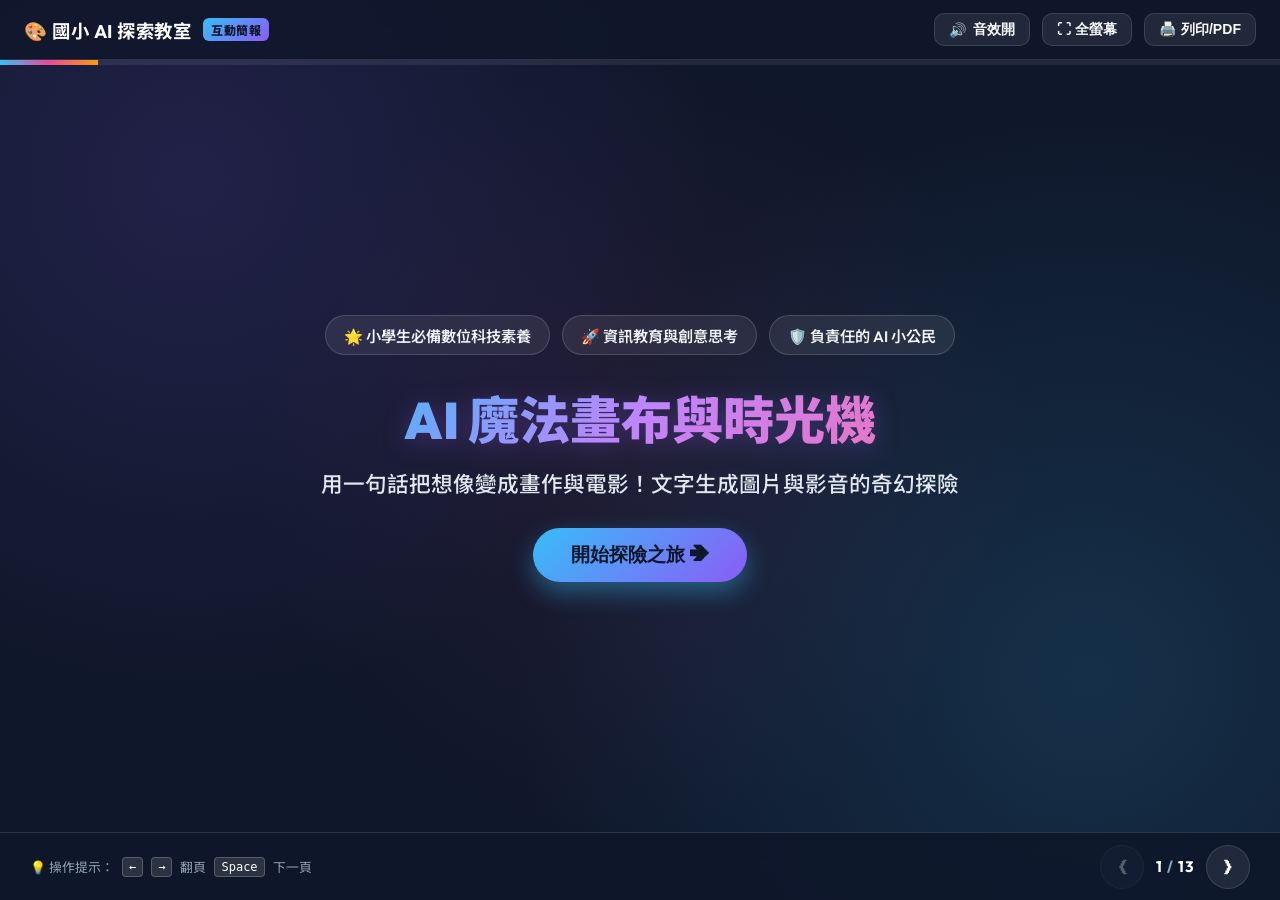
==== tools/ai-generation-guide/index.html @ 5ad19ef0 "feat: 新增國小 AI 圖像與影音生成互動教學簡報 (tools/ai-generation-guide) 與工具首頁" ====
<!DOCTYPE html>
<html lang="zh-TW">
<head>
  <meta charset="UTF-8">
  <meta name="viewport" content="width=device-width, initial-scale=1.0">
  <title>AI 魔法畫布與時光機：文字生成圖片與影音的奇幻探險 | 國小互動教學簡報</title>
  <!-- Google Fonts -->
  <link rel="preconnect" href="https://fonts.googleapis.com">
  <link rel="preconnect" href="https://fonts.gstatic.com" crossorigin>
  <link href="https://fonts.googleapis.com/css2?family=Fredoka:wght@400;600;700&family=Noto+Sans+TC:wght@400;500;700;900&family=Outfit:wght@400;600;800&display=swap" rel="stylesheet">
  <style>
    :root {
      --bg-dark: #0f172a;
      --bg-card: rgba(30, 41, 59, 0.85);
      --bg-card-hover: rgba(51, 65, 85, 0.9);
      --primary: #38bdf8;
      --primary-dark: #0284c7;
      --secondary: #ec4899;
      --accent: #f59e0b;
      --accent-purple: #8b5cf6;
      --accent-green: #10b981;
      --text-main: #f8fafc;
      --text-muted: #94a3b8;
      --border-color: rgba(255, 255, 255, 0.12);
      --radius-sm: 10px;
      --radius-md: 18px;
      --radius-lg: 24px;
      --shadow-glow: 0 10px 30px -10px rgba(56, 189, 248, 0.3);
      --transition-fast: 0.25s ease;
      --transition-smooth: 0.45s cubic-bezier(0.16, 1, 0.3, 1);
    }

    * {
      box-sizing: border-box;
      margin: 0;
      padding: 0;
      user-select: none;
      -webkit-user-select: none;
    }

    body {
      background-color: var(--bg-dark);
      background-image: 
        radial-gradient(circle at 15% 20%, rgba(139, 92, 246, 0.15), transparent 40%),
        radial-gradient(circle at 85% 75%, rgba(56, 189, 248, 0.15), transparent 45%),
        radial-gradient(circle at 50% 50%, rgba(236, 72, 153, 0.08), transparent 50%);
      color: var(--text-main);
      font-family: 'Outfit', 'Noto Sans TC', sans-serif;
      min-height: 100vh;
      overflow: hidden;
      display: flex;
      flex-direction: column;
    }

    /* Top Navigation Bar */
    header.deck-header {
      height: 60px;
      padding: 0 24px;
      display: flex;
      align-items: center;
      justify-content: space-between;
      background: rgba(15, 23, 42, 0.8);
      backdrop-filter: blur(12px);
      border-bottom: 1px solid var(--border-color);
      z-index: 100;
    }

    .brand-logo {
      display: flex;
      align-items: center;
      gap: 12px;
      font-weight: 700;
      font-size: 1.15rem;
      letter-spacing: 0.5px;
      color: #fff;
    }

    .brand-badge {
      background: linear-gradient(135deg, var(--primary), var(--accent-purple));
      color: #0f172a;
      font-size: 0.75rem;
      font-weight: 800;
      padding: 3px 8px;
      border-radius: 6px;
      text-transform: uppercase;
    }

    .deck-controls {
      display: flex;
      align-items: center;
      gap: 12px;
    }

    .control-btn {
      background: rgba(255, 255, 255, 0.08);
      border: 1px solid var(--border-color);
      color: var(--text-main);
      padding: 6px 14px;
      border-radius: var(--radius-sm);
      font-size: 0.88rem;
      font-weight: 600;
      cursor: pointer;
      display: inline-flex;
      align-items: center;
      gap: 6px;
      transition: var(--transition-fast);
      outline: none;
    }

    .control-btn:hover {
      background: rgba(255, 255, 255, 0.18);
      transform: translateY(-1px);
    }

    .control-btn.active {
      background: var(--primary);
      color: #0f172a;
      border-color: var(--primary);
    }

    /* Progress bar */
    .progress-bar-container {
      width: 100%;
      height: 5px;
      background: rgba(255, 255, 255, 0.08);
      position: relative;
      z-index: 99;
    }

    .progress-bar {
      height: 100%;
      width: 0%;
      background: linear-gradient(90deg, var(--primary), var(--secondary), var(--accent));
      transition: width 0.3s ease;
    }

    /* Main Deck Stage */
    main.deck-stage {
      flex: 1;
      position: relative;
      overflow: hidden;
      display: flex;
      align-items: center;
      justify-content: center;
      padding: 20px 30px;
    }

    .slide {
      position: absolute;
      width: 100%;
      max-width: 1200px;
      height: 90%;
      max-height: 740px;
      display: flex;
      flex-direction: column;
      justify-content: center;
      opacity: 0;
      visibility: hidden;
      transform: scale(0.94) translateY(20px);
      transition: opacity var(--transition-smooth), transform var(--transition-smooth), visibility var(--transition-smooth);
      pointer-events: none;
      padding: 10px;
    }

    .slide.active {
      opacity: 1;
      visibility: visible;
      transform: scale(1) translateY(0);
      pointer-events: auto;
      z-index: 10;
    }

    .slide.prev {
      transform: scale(0.92) translateX(-60px);
    }

    .slide.next {
      transform: scale(0.92) translateX(60px);
    }

    /* Slide Header */
    .slide-badge {
      display: inline-flex;
      align-items: center;
      gap: 6px;
      background: rgba(56, 189, 248, 0.12);
      border: 1px solid rgba(56, 189, 248, 0.3);
      color: var(--primary);
      padding: 4px 14px;
      border-radius: 20px;
      font-size: 0.85rem;
      font-weight: 700;
      margin-bottom: 12px;
      width: fit-content;
    }

    .slide-title {
      font-size: 2.2rem;
      font-weight: 900;
      line-height: 1.25;
      margin-bottom: 12px;
      background: linear-gradient(135deg, #ffffff 40%, #cbd5e1 90%);
      -webkit-background-clip: text;
      -webkit-text-fill-color: transparent;
    }

    .slide-desc {
      font-size: 1.08rem;
      color: var(--text-muted);
      margin-bottom: 24px;
      line-height: 1.5;
    }

    /* Grid Layouts */
    .grid-2 {
      display: grid;
      grid-template-columns: 1fr 1fr;
      gap: 20px;
      height: 100%;
      align-items: center;
    }

    .grid-3 {
      display: grid;
      grid-template-columns: repeat(3, 1fr);
      gap: 18px;
    }

    .grid-4 {
      display: grid;
      grid-template-columns: repeat(4, 1fr);
      gap: 16px;
    }

    /* Presentation Cards */
    .glow-card {
      background: var(--bg-card);
      border: 1px solid var(--border-color);
      border-radius: var(--radius-md);
      padding: 22px;
      position: relative;
      overflow: hidden;
      backdrop-filter: blur(16px);
      box-shadow: 0 10px 25px rgba(0, 0, 0, 0.25);
      transition: var(--transition-fast);
    }

    .glow-card:hover {
      border-color: rgba(56, 189, 248, 0.4);
      background: var(--bg-card-hover);
      transform: translateY(-3px);
    }

    .card-icon {
      font-size: 2.2rem;
      margin-bottom: 12px;
      display: inline-block;
    }

    .card-title {
      font-size: 1.2rem;
      font-weight: 700;
      color: #fff;
      margin-bottom: 8px;
    }

    .card-text {
      font-size: 0.95rem;
      color: var(--text-muted);
      line-height: 1.55;
    }

    .pill-tag {
      display: inline-block;
      padding: 3px 10px;
      border-radius: 12px;
      font-size: 0.75rem;
      font-weight: 700;
      margin-top: 10px;
      background: rgba(255, 255, 255, 0.1);
      color: #e2e8f0;
    }

    .pill-tag.easy {
      background: rgba(16, 185, 129, 0.2);
      color: #34d399;
      border: 1px solid rgba(16, 185, 129, 0.3);
    }
    .pill-tag.magic {
      background: rgba(139, 92, 246, 0.2);
      color: #c084fc;
      border: 1px solid rgba(139, 92, 246, 0.3);
    }
    .pill-tag.cinema {
      background: rgba(245, 158, 11, 0.2);
      color: #fbbf24;
      border: 1px solid rgba(245, 158, 11, 0.3);
    }

    /* Hero / Cover Slide */
    .hero-content {
      text-align: center;
      max-width: 850px;
      margin: 0 auto;
    }

    .hero-title {
      font-size: 3.2rem;
      font-weight: 900;
      line-height: 1.15;
      margin-bottom: 18px;
      background: linear-gradient(135deg, #38bdf8 0%, #c084fc 50%, #f472b6 100%);
      -webkit-background-clip: text;
      -webkit-text-fill-color: transparent;
      filter: drop-shadow(0 4px 12px rgba(139, 92, 246, 0.3));
    }

    .hero-subtitle {
      font-size: 1.35rem;
      color: #e2e8f0;
      margin-bottom: 30px;
      font-weight: 500;
    }

    .hero-tags {
      display: flex;
      justify-content: center;
      gap: 12px;
      margin-bottom: 36px;
      flex-wrap: wrap;
    }

    .hero-tag {
      background: rgba(255, 255, 255, 0.08);
      border: 1px solid rgba(255, 255, 255, 0.15);
      padding: 8px 18px;
      border-radius: 30px;
      font-size: 0.95rem;
      color: #f1f5f9;
      font-weight: 600;
    }

    .btn-start {
      background: linear-gradient(135deg, var(--primary), var(--accent-purple));
      color: #0f172a;
      font-size: 1.2rem;
      font-weight: 800;
      padding: 14px 38px;
      border-radius: 30px;
      border: none;
      cursor: pointer;
      box-shadow: 0 10px 25px rgba(56, 189, 248, 0.4);
      transition: var(--transition-fast);
      display: inline-flex;
      align-items: center;
      gap: 10px;
    }

    .btn-start:hover {
      transform: scale(1.05);
      box-shadow: 0 15px 35px rgba(139, 92, 246, 0.5);
    }

    /* Interactive Denoising Widget */
    .interactive-box {
      background: rgba(15, 23, 42, 0.95);
      border: 1px solid rgba(56, 189, 248, 0.3);
      border-radius: var(--radius-md);
      padding: 20px;
      display: flex;
      flex-direction: column;
      align-items: center;
      gap: 14px;
    }

    .denoise-canvas-wrapper {
      width: 100%;
      height: 240px;
      border-radius: var(--radius-sm);
      position: relative;
      overflow: hidden;
      background: #000;
      display: flex;
      align-items: center;
      justify-content: center;
      border: 2px dashed rgba(255, 255, 255, 0.2);
    }

    #denoiseCanvas {
      width: 100%;
      height: 100%;
      object-fit: contain;
    }

    .slider-control-group {
      width: 100%;
      display: flex;
      flex-direction: column;
      gap: 8px;
    }

    .slider-labels {
      display: flex;
      justify-content: space-between;
      font-size: 0.82rem;
      color: var(--text-muted);
      font-weight: 600;
    }

    input[type=range] {
      width: 100%;
      accent-color: var(--primary);
      height: 8px;
      cursor: pointer;
    }

    .denoise-status-badge {
      font-size: 0.92rem;
      font-weight: 700;
      color: #38bdf8;
      background: rgba(56, 189, 248, 0.12);
      padding: 4px 14px;
      border-radius: 12px;
      border: 1px solid rgba(56, 189, 248, 0.25);
    }

    /* Comparison Box */
    .compare-grid {
      display: grid;
      grid-template-columns: 1fr 1fr;
      gap: 18px;
      margin-top: 10px;
    }

    .compare-card {
      border-radius: var(--radius-md);
      padding: 18px;
      background: rgba(30, 41, 59, 0.7);
    }

    .compare-card.bad {
      border: 1px solid rgba(239, 68, 68, 0.4);
      background: rgba(239, 68, 68, 0.08);
    }

    .compare-card.good {
      border: 1px solid rgba(16, 185, 129, 0.4);
      background: rgba(16, 185, 129, 0.08);
    }

    .compare-header {
      display: flex;
      align-items: center;
      gap: 8px;
      font-weight: 800;
      font-size: 1.05rem;
      margin-bottom: 10px;
    }

    .compare-card.bad .compare-header { color: #f87171; }
    .compare-card.good .compare-header { color: #34d399; }

    /* Interactive Prompt Builder */
    .prompt-builder-container {
      display: grid;
      grid-template-columns: 1.2fr 1fr;
      gap: 20px;
      align-items: stretch;
    }

    .selector-columns {
      display: flex;
      flex-direction: column;
      gap: 12px;
      max-height: 480px;
      overflow-y: auto;
      padding-right: 8px;
    }

    .select-category {
      background: rgba(30, 41, 59, 0.6);
      border: 1px solid var(--border-color);
      border-radius: var(--radius-sm);
      padding: 10px 14px;
    }

    .category-title {
      font-size: 0.85rem;
      font-weight: 700;
      color: #38bdf8;
      margin-bottom: 8px;
      display: flex;
      align-items: center;
      gap: 6px;
    }

    .chip-group {
      display: flex;
      flex-wrap: wrap;
      gap: 6px;
    }

    .chip {
      background: rgba(255, 255, 255, 0.08);
      border: 1px solid rgba(255, 255, 255, 0.15);
      padding: 5px 12px;
      border-radius: 20px;
      font-size: 0.82rem;
      font-weight: 500;
      cursor: pointer;
      color: #cbd5e1;
      transition: all 0.2s;
    }

    .chip:hover {
      background: rgba(255, 255, 255, 0.18);
      color: #fff;
    }

    .chip.active {
      background: linear-gradient(135deg, var(--primary), var(--accent-purple));
      color: #0f172a;
      font-weight: 700;
      border-color: transparent;
      box-shadow: 0 4px 10px rgba(56, 189, 248, 0.3);
    }

    .prompt-preview-card {
      background: rgba(15, 23, 42, 0.95);
      border: 1px solid rgba(139, 92, 246, 0.4);
      border-radius: var(--radius-md);
      padding: 22px;
      display: flex;
      flex-direction: column;
      justify-content: space-between;
      box-shadow: 0 10px 30px rgba(139, 92, 246, 0.2);
    }

    .prompt-output-box {
      background: rgba(0, 0, 0, 0.4);
      border: 1px dashed rgba(255, 255, 255, 0.2);
      border-radius: var(--radius-sm);
      padding: 16px;
      font-size: 1.05rem;
      line-height: 1.6;
      color: #f8fafc;
      min-height: 140px;
      word-break: break-all;
    }

    .btn-copy {
      background: linear-gradient(135deg, var(--secondary), var(--accent));
      color: #fff;
      font-weight: 700;
      padding: 10px 20px;
      border-radius: var(--radius-sm);
      border: none;
      cursor: pointer;
      display: flex;
      align-items: center;
      justify-content: center;
      gap: 8px;
      margin-top: 14px;
      transition: var(--transition-fast);
    }

    .btn-copy:hover {
      transform: translateY(-2px);
      box-shadow: 0 8px 20px rgba(236, 72, 153, 0.4);
    }

    /* Quiz Component */
    .quiz-card {
      background: var(--bg-card);
      border: 1px solid var(--border-color);
      border-radius: var(--radius-md);
      padding: 24px;
      max-width: 800px;
      margin: 0 auto;
      width: 100%;
    }

    .quiz-question {
      font-size: 1.35rem;
      font-weight: 800;
      color: #fff;
      margin-bottom: 20px;
    }

    .quiz-options {
      display: flex;
      flex-direction: column;
      gap: 12px;
    }

    .quiz-option {
      background: rgba(255, 255, 255, 0.06);
      border: 1px solid var(--border-color);
      padding: 14px 20px;
      border-radius: var(--radius-sm);
      cursor: pointer;
      font-size: 1.05rem;
      font-weight: 600;
      color: #e2e8f0;
      transition: var(--transition-fast);
      display: flex;
      align-items: center;
      gap: 12px;
    }

    .quiz-option:hover {
      background: rgba(255, 255, 255, 0.14);
      transform: translateX(4px);
    }

    .quiz-option.correct {
      background: rgba(16, 185, 129, 0.25) !important;
      border-color: #10b981 !important;
      color: #34d399 !important;
    }

    .quiz-option.wrong {
      background: rgba(239, 68, 68, 0.25) !important;
      border-color: #ef4444 !important;
      color: #f87171 !important;
    }

    .quiz-feedback {
      margin-top: 16px;
      padding: 12px 18px;
      border-radius: var(--radius-sm);
      font-size: 0.98rem;
      font-weight: 600;
      display: none;
    }

    /* Bottom Deck Navigation */
    footer.deck-footer {
      height: 68px;
      padding: 0 30px;
      display: flex;
      align-items: center;
      justify-content: space-between;
      background: rgba(15, 23, 42, 0.85);
      border-top: 1px solid var(--border-color);
      z-index: 100;
      backdrop-filter: blur(12px);
    }

    .nav-btn-group {
      display: flex;
      align-items: center;
      gap: 12px;
    }

    .nav-btn {
      width: 44px;
      height: 44px;
      border-radius: 50%;
      background: rgba(255, 255, 255, 0.08);
      border: 1px solid var(--border-color);
      color: #fff;
      display: flex;
      align-items: center;
      justify-content: center;
      cursor: pointer;
      font-size: 1.2rem;
      transition: var(--transition-fast);
      outline: none;
    }

    .nav-btn:hover:not(:disabled) {
      background: var(--primary);
      color: #0f172a;
      transform: scale(1.08);
    }

    .nav-btn:disabled {
      opacity: 0.3;
      cursor: not-allowed;
    }

    .slide-indicator {
      font-size: 0.95rem;
      font-weight: 700;
      color: var(--text-muted);
      letter-spacing: 1px;
    }

    .slide-indicator span {
      color: #fff;
    }

    /* Shortcuts modal */
    .shortcuts-hint {
      font-size: 0.8rem;
      color: var(--text-muted);
      display: flex;
      align-items: center;
      gap: 8px;
    }

    .kbd {
      background: rgba(255, 255, 255, 0.12);
      border: 1px solid rgba(255, 255, 255, 0.2);
      padding: 2px 6px;
      border-radius: 4px;
      font-family: monospace;
      color: #fff;
      font-size: 0.75rem;
    }

    /* Canvas Confetti */
    #confettiCanvas {
      position: fixed;
      top: 0;
      left: 0;
      width: 100vw;
      height: 100vh;
      pointer-events: none;
      z-index: 999;
    }

    /* Responsive */
    @media (max-width: 900px) {
      .grid-3, .grid-4 {
        grid-template-columns: 1fr;
      }
      .grid-2 {
        grid-template-columns: 1fr;
      }
      .prompt-builder-container {
        grid-template-columns: 1fr;
      }
      .slide-title {
        font-size: 1.6rem;
      }
      .hero-title {
        font-size: 2.2rem;
      }
      .slide {
        height: 94%;
        overflow-y: auto;
        justify-content: flex-start;
        padding-top: 15px;
      }
    }

    /* Print Stylesheet for PDF Export */
    @media print {
      body {
        overflow: visible;
        background: #fff;
        color: #000;
      }
      header.deck-header, footer.deck-footer, .progress-bar-container, #confettiCanvas {
        display: none !important;
      }
      main.deck-stage {
        display: block;
        padding: 0;
      }
      .slide {
        position: relative !important;
        opacity: 1 !important;
        visibility: visible !important;
        transform: none !important;
        page-break-after: always;
        height: 100vh;
        max-height: none;
        max-width: 100%;
        color: #111;
        background: #f8fafc;
        border: 1px solid #cbd5e1;
        margin-bottom: 20px;
        padding: 40px;
      }
      .glow-card {
        background: #fff;
        border: 1px solid #e2e8f0;
        color: #333;
      }
      .slide-title {
        color: #0f172a;
        -webkit-text-fill-color: initial;
      }
    }
  </style>
</head>
<body>

  <!-- Confetti Canvas -->
  <canvas id="confettiCanvas"></canvas>

  <!-- Deck Top Header -->
  <header class="deck-header">
    <div class="brand-logo">
      <span>🎨 國小 AI 探索教室</span>
      <span class="brand-badge">互動簡報</span>
    </div>

    <div class="deck-controls">
      <button class="control-btn" id="soundToggleBtn" title="開啟/關閉音效">
        <span id="soundIcon">🔊</span> 音效開
      </button>
      <button class="control-btn" id="fsToggleBtn" title="切換全螢幕模式">
        ⛶ 全螢幕
      </button>
      <button class="control-btn" id="printBtn" title="列印或另存成 PDF">
        🖨️ 列印/PDF
      </button>
    </div>
  </header>

  <!-- Progress Bar -->
  <div class="progress-bar-container">
    <div class="progress-bar" id="progressBar"></div>
  </div>

  <!-- Main Slide Stage -->
  <main class="deck-stage" id="deckStage">

    <!-- Slide 1: 封面 -->
    <section class="slide active" data-index="1">
      <div class="hero-content">
        <div class="hero-tags">
          <span class="hero-tag">🌟 小學生必備數位科技素養</span>
          <span class="hero-tag">🚀 資訊教育與創意思考</span>
          <span class="hero-tag">🛡️ 負責任的 AI 小公民</span>
        </div>
        <h1 class="hero-title">AI 魔法畫布與時光機</h1>
        <p class="hero-subtitle">用一句話把想像變成畫作與電影！文字生成圖片與影音的奇幻探險</p>
        <button class="btn-start" onclick="deck.nextSlide()">
          <span>開始探險之旅 ➔</span>
        </button>
      </div>
    </section>

    <!-- Slide 2: 暖身思考：想像力的神燈精靈 -->
    <section class="slide" data-index="2">
      <div class="slide-badge">💡 暖身導入篇</div>
      <h2 class="slide-title">想像一下：電腦什麼時候學會畫畫的？</h2>
      <p class="slide-desc">從前我們用小畫家辛苦拉直線，現在只要「跟電腦聊天」，它就能懂你的想像！</p>
      
      <div class="grid-2">
        <div class="glow-card">
          <div class="card-icon">⌨️</div>
          <h3 class="card-title">從前的電腦：認真按指令的打字機</h3>
          <p class="card-text">
            以前的電腦只會算數學題、儲存文字。想要在電腦裡畫出一隻貓咪，我們必須拿滑鼠一筆一筆慢慢畫，畫不好還會手抖！
          </p>
          <div class="pill-tag">手動繪圖時代</div>
        </div>

        <div class="glow-card" style="border-color: rgba(139, 92, 246, 0.4);">
          <div class="card-icon">🪄</div>
          <h3 class="card-title">現在的生成式 AI：會讀心術的神燈精靈</h3>
          <p class="card-text">
            現在只要輸入文字：<strong>「一隻戴著太空帽的柴犬在月球吃西瓜」</strong>，幾秒鐘內，電腦就能憑空創造出一張栩栩如生的全新作品！
          </p>
          <div class="pill-tag magic">生成式 AI (Generative AI)</div>
        </div>
      </div>
    </section>

    <!-- Slide 3: 兩大超能力：生圖 vs 生片 -->
    <section class="slide" data-index="3">
      <div class="slide-badge">⚡ 雙核心概念</div>
      <h2 class="slide-title">今天認識的兩大 AI 超能力</h2>
      <p class="slide-desc">文字如何變成視覺魔法？我們先搞懂這兩個厲害的兄弟！</p>

      <div class="grid-2">
        <div class="glow-card" style="background: linear-gradient(180deg, rgba(30, 41, 59, 0.9), rgba(14, 165, 233, 0.15));">
          <div class="card-icon">🖼️</div>
          <h3 class="card-title">超能力 ①：文字生成圖片 (Text-to-Image)</h3>
          <p class="card-text">
            <strong>把單詞變成單張靜態畫作。</strong><br>
            輸入你的「提示詞（Prompt）」，AI 就像博學多聞的畫家，融合上億張圖片的學習經驗，幫你把心中所想的光影、色彩與角色畫出來。
          </p>
          <div class="pill-tag easy">適合：故事插圖、海報設計、角色卡片</div>
        </div>

        <div class="glow-card" style="background: linear-gradient(180deg, rgba(30, 41, 59, 0.9), rgba(236, 72, 153, 0.15));">
          <div class="card-icon">🎬</div>
          <h3 class="card-title">超能力 ②：文字生成影片 (Text-to-Video)</h3>
          <p class="card-text">
            <strong>讓畫面具備時間與動態！</strong><br>
            不只畫一張圖，而是連續算出一秒 24 張流暢連貫的畫面，甚至計算風吹草動、重力掉落與攝影機的鏡頭推進（Zoom in）！
          </p>
          <div class="pill-tag cinema">適合：短動畫、成語動態故事、自然科學模擬</div>
        </div>
      </div>
    </section>

    <!-- Slide 4: 熱門平台介紹（圖片篇） -->
    <section class="slide" data-index="4">
      <div class="slide-badge">🛠️ 平台工具箱</div>
      <h2 class="slide-title">認識主流的「AI 生圖好幫手」</h2>
      <p class="slide-desc">世界上有哪些常見的生圖工具？它們各自有什麼拿手絕活？</p>

      <div class="grid-4">
        <div class="glow-card">
          <div class="card-icon">🎨</div>
          <h3 class="card-title">Canva Magic</h3>
          <p class="card-text">最適合小學生！內建在常用的美工海報軟體中，介面親切且安全。</p>
          <div class="pill-tag easy">國小課堂首選</div>
        </div>

        <div class="glow-card">
          <div class="card-icon">✨</div>
          <h3 class="card-title">Microsoft Copilot / Designer</h3>
          <p class="card-text">搭載 DALL-E 3 模型，微軟免費提供，中文理解力超強，風格豐富！</p>
          <div class="pill-tag easy">免費中文友善</div>
        </div>

        <div class="glow-card">
          <div class="card-icon">🛡️</div>
          <h3 class="card-title">Adobe Firefly</h3>
          <p class="card-text">由老牌設計公司打造，訓練圖庫乾淨合法，最尊重藝術家原創版權。</p>
          <div class="pill-tag magic">版權最安心</div>
        </div>

        <div class="glow-card">
          <div class="card-icon">👑</div>
          <h3 class="card-title">Midjourney</h3>
          <p class="card-text">細緻度之王！光影、材質就像電影大片，常被專業設計師與藝術家使用。</p>
          <div class="pill-tag cinema">藝術大師級</div>
        </div>
      </div>
      
      <p style="margin-top: 14px; font-size: 0.85rem; color: #94a3b8; text-align: center;">
        ⚠️ 課堂溫馨提醒：多數獨立商業平台要求 13 歲以上使用，國小階段建議由老師在課堂示範或在家長陪同下探索喔！
      </p>
    </section>

    <!-- Slide 5: 熱門平台介紹（影片篇） -->
    <section class="slide" data-index="5">
      <div class="slide-badge">📽️ 平台工具箱</div>
      <h2 class="slide-title">走進時光機：令人驚豔的「AI 影片大導演」</h2>
      <p class="slide-desc">只要一句話，電影特效鏡頭就誕生了！看看當前世界頂尖的影片生成黑科技。</p>

      <div class="grid-4">
        <div class="glow-card">
          <div class="card-icon">🚀</div>
          <h3 class="card-title">Runway (Gen-3)</h3>
          <p class="card-text">好萊塢電影導演愛用！獨創「動態筆刷」，能指定只有水在流動或火焰在飄。</p>
          <div class="pill-tag cinema">電影級控制</div>
        </div>

        <div class="glow-card">
          <div class="card-icon">🪐</div>
          <h3 class="card-title">Luma Dream</h3>
          <p class="card-text">物理世界動態非常擬真，旋轉鏡頭與速度感非常震撼！</p>
          <div class="pill-tag magic">極致動態流暢</div>
        </div>

        <div class="glow-card">
          <div class="card-icon">⚡</div>
          <h3 class="card-title">快手 Kling (可靈)</h3>
          <p class="card-text">人物動作細膩自然，能做出很厲害的表情動態與武術動作短片。</p>
          <div class="pill-tag easy">生動表情特效</div>
        </div>

        <div class="glow-card">
          <div class="card-icon">🌌</div>
          <h3 class="card-title">OpenAI Sora / Veo</h3>
          <p class="card-text">世界模型新境界！能模擬現實物理規律，生成長達數十秒的超逼真影片。</p>
          <div class="pill-tag cinema">未來趨勢指標</div>
        </div>
      </div>
    </section>

    <!-- Slide 6: 生成圖片的原理：除霧魔法（擴散模型 Diffusion Model） -->
    <section class="slide" data-index="6">
      <div class="slide-badge">🔬 原理解密室</div>
      <h2 class="slide-title">圖片是怎麼變出來的？「除霧魔法」擴散模型！</h2>
      <p class="slide-desc">AI 不是上網去剪貼別人的圖，而是像個在「大霧」中雕刻畫作的雕刻家！</p>

      <div class="grid-2">
        <div style="display: flex; flex-direction: column; gap: 12px;">
          <div class="glow-card">
            <h4 style="color: #38bdf8; margin-bottom: 6px;">第 1 步：字詞翻譯機 (Text Encoder)</h4>
            <p class="card-text">AI 把你說的「戴墨鏡的貓」拆成數學代碼，找出它腦中理解的形狀與顏色概念。</p>
          </div>
          <div class="glow-card">
            <h4 style="color: #c084fc; margin-bottom: 6px;">第 2 步：電視雪花雜訊 (Noise)</h4>
            <p class="card-text">AI 的起點是一張全都是亂碼雜訊的「電視雪花」畫面，裡面什麼都看不清。</p>
          </div>
          <div class="glow-card">
            <h4 style="color: #34d399; margin-bottom: 6px;">第 3 步：一步一步擦掉雜訊 (Denoising)</h4>
            <p class="card-text">AI 猜想：「雪花裡哪裡有點像貓耳朵？哪裡有點像墨鏡？」把雜訊擦拭掉，直到畫面清晰浮現！</p>
          </div>
        </div>

        <div class="interactive-box">
          <div style="font-weight: 700; color: #fff; display: flex; align-items: center; gap: 8px;">
            <span>🎛️ 動手玩：體驗 AI 擦除雜訊的過程</span>
          </div>
          <div class="denoise-canvas-wrapper">
            <canvas id="denoiseCanvas" width="300" height="200"></canvas>
          </div>
          <div class="slider-control-group">
            <div class="slider-labels">
              <span>← 100% 原始雜訊</span>
              <span id="denoisePercentText">去噪進度：50%</span>
              <span>0% 完美清晰 →</span>
            </div>
            <input type="range" id="denoiseSlider" min="0" max="100" value="50" oninput="updateDenoiseSimulation(this.value)">
          </div>
          <div class="denoise-status-badge" id="denoiseBadge">
            正在猜測形狀... 輪廓開始浮現！
          </div>
        </div>
      </div>
    </section>

    <!-- Slide 7: 生成影片的原理：時間的魔法（時空一致性） -->
    <section class="slide" data-index="7">
      <div class="slide-badge">🎞️ 原理解密室</div>
      <h2 class="slide-title">影片又是怎麼動起來的？「時間的魔法」</h2>
      <p class="slide-desc">影片就是走得很快的連環畫！但 AI 面臨的最大難關是什麼呢？</p>

      <div class="grid-2">
        <div class="glow-card">
          <div class="card-icon">📖</div>
          <h3 class="card-title">原理 ①：視覺暫留與連續影格 (Frames)</h3>
          <p class="card-text">
            如同小時候玩過的「手翻書」，人類的眼睛只要在一秒鐘內看到 <strong>24 ~ 30 張</strong>連續變化的圖片，大腦就會覺得它「動起來」了！
          </p>
          <div style="margin-top: 14px; background: rgba(0,0,0,0.3); padding: 10px; border-radius: 8px; font-size: 0.88rem; color: #cbd5e1;">
            💡 產生 5 秒的影片，AI 必須精準計算畫出超過 <strong>120 張</strong> 彼此關聯的高清圖片！
          </div>
        </div>

        <div class="glow-card" style="border-color: rgba(236, 72, 153, 0.4);">
          <div class="card-icon">🧠</div>
          <h3 class="card-title">原理 ②：最大挑戰：時空一致性 (Consistency)</h3>
          <p class="card-text">
            如果每一格各畫各的，下一秒貓咪的臉可能突然變成小狗！<br>
            現代影片 AI 加入了<strong>「時間注意力機制 (Temporal Attention)」</strong>，記住前一秒角色的位置、毛色與光線，計算重力與物理慣性，確保角色不會中途融化或變形！
          </p>
          <div class="pill-tag cinema">時空連貫不變形</div>
        </div>
      </div>
    </section>

    <!-- Slide 8: 提示詞魔法咒語：五星黃金公式 -->
    <section class="slide" data-index="8">
      <div class="slide-badge">✨ 咒語大揭秘</div>
      <h2 class="slide-title">提示詞 (Prompt) 撰寫原則：五星黃金公式</h2>
      <p class="slide-desc">不要只會輸入「畫一隻恐龍」！學會這五個法寶，你也是神級指揮官。</p>

      <div class="grid-4" style="grid-template-columns: repeat(5, 1fr); gap: 12px;">
        <div class="glow-card" style="text-align: center;">
          <div style="font-size: 2rem;">👤</div>
          <h4 style="color: #38bdf8; margin: 6px 0;">① 主角 (Who)</h4>
          <p style="font-size: 0.82rem; color: #94a3b8;">清楚說出主角特徵<br>（穿披風的白兔）</p>
        </div>
        <div class="glow-card" style="text-align: center;">
          <div style="font-size: 2rem;">🏃</div>
          <h4 style="color: #c084fc; margin: 6px 0;">② 動作 (Action)</h4>
          <p style="font-size: 0.82rem; color: #94a3b8;">正在做什麼與心情<br>（開心地奔跑跳躍）</p>
        </div>
        <div class="glow-card" style="text-align: center;">
          <div style="font-size: 2rem;">🏞️</div>
          <h4 style="color: #34d399; margin: 6px 0;">③ 場景 (Where)</h4>
          <p style="font-size: 0.82rem; color: #94a3b8;">身處在什麼環境<br>（漂浮的糖果雲朵）</p>
        </div>
        <div class="glow-card" style="text-align: center;">
          <div style="font-size: 2rem;">🎨</div>
          <h4 style="color: #fbbf24; margin: 6px 0;">④ 風格 (Style)</h4>
          <p style="font-size: 0.82rem; color: #94a3b8;">指明繪畫藝術類型<br>（吉卜力手繪水彩風）</p>
        </div>
        <div class="glow-card" style="text-align: center;">
          <div style="font-size: 2rem;">💡</div>
          <h4 style="color: #f472b6; margin: 6px 0;">⑤ 光影 (Lighting)</h4>
          <p style="font-size: 0.82rem; color: #94a3b8;">鏡頭視角與氛圍<br>（溫暖夕陽金色逆光）</p>
        </div>
      </div>

      <div class="compare-grid" style="margin-top: 16px;">
        <div class="compare-card bad">
          <div class="compare-header">❌ 隨便說說（AI 容易翻車）</div>
          <div style="font-size: 0.95rem; color: #fca5a5;">「一隻小狗在玩。」</div>
          <div style="font-size: 0.82rem; color: #cbd5e1; margin-top: 4px;">結果：AI 不知道什麼品種、在哪裡玩、什麼風格，畫出來往往平淡無奇。</div>
        </div>
        <div class="compare-card good">
          <div class="compare-header">✅ 五星魔法咒語（精準驚艷）</div>
          <div style="font-size: 0.95rem; color: #86efac;">「一隻戴著護目鏡的柯基犬，在綠意盎然的向日葵花田裡開心地接飛盤，3D 皮克斯動畫風格，明亮溫暖的陽光特寫。」</div>
        </div>
      </div>
    </section>

    <!-- Slide 9: 咒語大調配室 (互動工具) -->
    <section class="slide" data-index="9">
      <div class="slide-badge">🧪 互動實驗室</div>
      <h2 class="slide-title">咒語大調配室：自己動手調出神級指令！</h2>
      <p class="slide-desc">點選下面的積木，即時拼裝屬於你的五星提示詞：</p>

      <div class="prompt-builder-container">
        <!-- Selectors -->
        <div class="selector-columns">
          <!-- Subject -->
          <div class="select-category">
            <div class="category-title"><span>👤</span> 選擇主角 (Subject)</div>
            <div class="chip-group" data-type="subject">
              <span class="chip active" data-val="一隻穿著金屬太空服的柴犬">太空服柴犬</span>
              <span class="chip" data-val="一個戴著魔法尖帽的小機器人">魔法小機器人</span>
              <span class="chip" data-val="一隻背著書包的可愛胖小恐龍">書包小恐龍</span>
              <span class="chip" data-val="一隻抱著珍珠奶茶的調皮企鵝">奶茶企鵝</span>
            </div>
          </div>

          <!-- Action -->
          <div class="select-category">
            <div class="category-title"><span>🏃</span> 選擇動作與表情 (Action)</div>
            <div class="chip-group" data-type="action">
              <span class="chip active" data-val="正在好奇地用放大鏡觀察發光的水晶">好奇觀察發光水晶</span>
              <span class="chip" data-val="開心地在空中踩著滑板旋轉特技">滑板空中特技</span>
              <span class="chip" data-val="小心翼翼地在巨型蘑菇下烤甜甜圈">蘑菇下烤甜甜圈</span>
              <span class="chip" data-val="彈著發光的尤克里里吉他唱歌">彈發光吉他唱歌</span>
            </div>
          </div>

          <!-- Scene -->
          <div class="select-category">
            <div class="category-title"><span>🏞️</span> 選擇場景 (Scene)</div>
            <div class="chip-group" data-type="scene">
              <span class="chip active" data-val="在漂浮於宇宙星空中的七彩糖果群島">漂浮宇宙糖果島</span>
              <span class="chip" data-val="在充滿螢光水母的海底童話水晶宮殿">螢光水母海底宮殿</span>
              <span class="chip" data-val="在落葉紛飛的金色古老魔法森林">秋天金色魔法森林</span>
              <span class="chip" data-val="在飄滿棉花糖雲朵的天空城鎮">棉花糖天空城</span>
            </div>
          </div>

          <!-- Style -->
          <div class="select-category">
            <div class="category-title"><span>🎨</span> 選擇畫風 (Style)</div>
            <div class="chip-group" data-type="style">
              <span class="chip active" data-val="3D 皮克斯 (Pixar) 精緻動畫風格">3D 皮克斯動畫風</span>
              <span class="chip" data-val="宮崎駿吉卜力手繪清新水彩風">吉卜力水彩手繪風</span>
              <span class="chip" data-val="溫馨可愛的黏土偶定格定格動畫風格">黏土人偶風</span>
              <span class="chip" data-val="復古懷舊的 16-bit 像素像素藝術風">復古像素風</span>
            </div>
          </div>
        </div>

        <!-- Output Card -->
        <div class="prompt-preview-card">
          <div>
            <div style="font-weight: 800; font-size: 1.15rem; color: #c084fc; margin-bottom: 10px; display: flex; align-items: center; gap: 8px;">
              <span>📜 你的魔法咒語產出：</span>
            </div>
            <div class="prompt-output-box" id="promptResult">
              載入中...
            </div>
          </div>
          <div>
            <div style="font-size: 0.85rem; color: #94a3b8; margin-top: 10px;">
              💡 提示：點擊按鈕複製後，可以貼到 Canva 或 Copilot 體驗喔！
            </div>
            <button class="btn-copy" id="copyPromptBtn" onclick="copyCurrentPrompt()">
              <span>📋 複製這段魔法咒語！</span>
            </button>
          </div>
        </div>
      </div>
    </section>

    <!-- Slide 10: 避坑指南：小學生的三大咒語地雷 -->
    <section class="slide" data-index="10">
      <div class="slide-badge">⚠️ 避坑指南</div>
      <h2 class="slide-title">寫提示詞小心踩雷！三大常見迷思</h2>
      <p class="slide-desc">想要圖畫更漂亮？記得避開這三種會讓 AI 抓狂的說話方式！</p>

      <div class="grid-3">
        <div class="glow-card" style="border-top: 4px solid #ef4444;">
          <div style="font-size: 2.2rem; margin-bottom: 8px;">🚫</div>
          <h3 class="card-title">迷思 1：不要用否定句！</h3>
          <p class="card-text">
            <strong>錯誤示範：</strong>「不要下雨、不要出現樹木」<br>
            <strong>為什麼？</strong> AI 看到關鍵字「下雨」「樹木」，反而更容易把它畫進去！<br>
            <span style="color: #34d399; font-weight: 700;">✅ 正確做法：</span>說出你想要的，改寫成「晴空萬里的大晴天，空曠的沙漠」。
          </p>
        </div>

        <div class="glow-card" style="border-top: 4px solid #f59e0b;">
          <div style="font-size: 2.2rem; margin-bottom: 8px;">🌀</div>
          <h3 class="card-title">迷思 2：不要用空泛的形容詞！</h3>
          <p class="card-text">
            <strong>錯誤示範：</strong>「畫一個宇宙超級無敵好看的東西」<br>
            <strong>為什麼？</strong> AI 無法理解你的「好看」是什麼標準。<br>
            <span style="color: #34d399; font-weight: 700;">✅ 正確做法：</span>具體描述特徵，例如「金光閃爍的羽毛、如水晶般清澈的眼眸」。
          </p>
        </div>

        <div class="glow-card" style="border-top: 4px solid #8b5cf6;">
          <div style="font-size: 2.2rem; margin-bottom: 8px;">🌪️</div>
          <h3 class="card-title">迷思 3：一次不要塞太多衝突元素！</h3>
          <p class="card-text">
            <strong>錯誤示範：</strong>「古代恐龍同時在現代開高鐵又是外星人又是水下...」<br>
            <strong>為什麼？</strong> 太多互相打架的概念會讓 AI 混亂融合成奇怪生物！<br>
            <span style="color: #34d399; font-weight: 700;">✅ 正確做法：</span>確立一個核心焦點，一步一步微調。
          </p>
        </div>
      </div>
    </section>

    <!-- Slide 11: 數位素養與安全守則：做負責任的小小魔法師 -->
    <section class="slide" data-index="11">
      <div class="slide-badge">🛡️ 科技倫理篇</div>
      <h2 class="slide-title">做個聰明又善良的「AI 小小魔法師」</h2>
      <p class="slide-desc">超能力越大，責任越大！使用生成式 AI 必須遵守的四大安全守則：</p>

      <div class="grid-4">
        <div class="glow-card">
          <div class="card-icon">🔒</div>
          <h3 class="card-title">① 保護個人隱私</h3>
          <p class="card-text">
            <strong>絕不</strong>把自己的本名、真實住址、電話或自己的私人臉部照片餵給網路上的 AI 工具。
          </p>
        </div>

        <div class="glow-card">
          <div class="card-icon">🎭</div>
          <h3 class="card-title">② 拒絕 Deepfake 惡搞</h3>
          <p class="card-text">
            不可以拿同學或老師的照片生成出惡意惡搞、嘲笑或散布不實訊息的合成圖片與影片！
          </p>
        </div>

        <div class="glow-card">
          <div class="card-icon">🏷️</div>
          <h3 class="card-title">③ 誠實標示 AI 協作</h3>
          <p class="card-text">
            交作業或分享時，大方誠實註明「本作品使用 AI 共同創作」，這是尊重原創與誠實的美德。
          </p>
        </div>

        <div class="glow-card">
          <div class="card-icon">👨‍🏫</div>
          <h3 class="card-title">④ 在師長指導下探索</h3>
          <p class="card-text">
            遇到奇怪的畫面或不確定的內容，立刻舉手告訴老師或爸爸媽媽，安全第一！
          </p>
        </div>
      </div>
    </section>

    <!-- Slide 12: 課堂大闖關：小小 AI 大師隨堂考 -->
    <section class="slide" data-index="12">
      <div class="slide-badge">🏆 挑戰大闖關</div>
      <h2 class="slide-title">小試身手：你是 AI 小達人嗎？</h2>
      <p class="slide-desc">點選你認為最正確的答案，看看你能答對幾題！</p>

      <div class="quiz-card">
        <div class="quiz-question" id="quizQuestion">
          題目載入中...
        </div>
        <div class="quiz-options" id="quizOptions">
          <!-- Options injected by JS -->
        </div>
        <div class="quiz-feedback" id="quizFeedback"></div>
        <div style="margin-top: 20px; display: flex; justify-content: space-between; align-items: center;">
          <span style="font-size: 0.9rem; color: #94a3b8;" id="quizCounter">第 1 / 3 題</span>
          <button class="control-btn" id="quizNextBtn" style="display: none;" onclick="nextQuizQuestion()">
            下一題 ➔
          </button>
        </div>
      </div>
    </section>

    <!-- Slide 13: 總結與課後任務 -->
    <section class="slide" data-index="13">
      <div class="slide-badge">🎉 探險終點站</div>
      <h2 class="slide-title">恭喜完成探索！今天的四大收穫</h2>
      <p class="slide-desc">拿起你的創意畫筆，讓 AI 成為你學習路上的超級智囊！</p>

      <div class="grid-4" style="margin-bottom: 24px;">
        <div class="glow-card" style="text-align: center;">
          <div style="font-size: 2rem;">🧰</div>
          <div style="font-weight: 700; color: #fff; margin: 8px 0;">認識工具</div>
          <div style="font-size: 0.85rem; color: #94a3b8;">Canva、Copilot、Runway 都是我們的得力幫手</div>
        </div>
        <div class="glow-card" style="text-align: center;">
          <div style="font-size: 2rem;">💡</div>
          <div style="font-weight: 700; color: #fff; margin: 8px 0;">了解原理</div>
          <div style="font-size: 0.85rem; color: #94a3b8;">擴散去雜訊與時間影格連續性</div>
        </div>
        <div class="glow-card" style="text-align: center;">
          <div style="font-size: 2rem;">📜</div>
          <div style="font-weight: 700; color: #fff; margin: 8px 0;">五星咒語</div>
          <div style="font-size: 0.85rem; color: #94a3b8;">主角＋動作＋場景＋風格＋光影</div>
        </div>
        <div class="glow-card" style="text-align: center;">
          <div style="font-size: 2rem;">🛡️</div>
          <div style="font-weight: 700; color: #fff; margin: 8px 0;">安全守則</div>
          <div style="font-size: 0.85rem; color: #94a3b8;">保護隱私、尊重版權、誠實標註</div>
        </div>
      </div>

      <div class="glow-card" style="background: linear-gradient(135deg, rgba(56, 189, 248, 0.15), rgba(139, 92, 246, 0.15)); text-align: center; padding: 20px;">
        <h3 style="color: #f1f5f9; margin-bottom: 8px;">🎯 今日課堂挑戰小任務：</h3>
        <p style="font-size: 1.05rem; color: #cbd5e1;">
          「在筆記本上寫下一句專屬於你的『五星魔法咒語』，下週上機課由老師示範讓你的畫作動起來！」
        </p>
      </div>
    </section>

  </main>

  <!-- Deck Bottom Footer Navigation -->
  <footer class="deck-footer">
    <div class="shortcuts-hint">
      <span>💡 操作提示：</span>
      <span class="kbd">←</span> <span class="kbd">→</span> <span>翻頁</span>
      <span class="kbd">Space</span> <span>下一頁</span>
    </div>

    <div class="nav-btn-group">
      <button class="nav-btn" id="prevBtn" onclick="deck.prevSlide()" title="上一頁">
        ❮
      </button>
      
      <div class="slide-indicator">
        <span id="currentSlideNum">1</span> / <span id="totalSlideNum">13</span>
      </div>

      <button class="nav-btn" id="nextBtn" onclick="deck.nextSlide()" title="下一頁">
        ❯
      </button>
    </div>
  </footer>

  <!-- Script Logic -->
  <script>
    /* =========================================================
       1. Sound Manager (Web Audio API - No external audio files!)
       ========================================================= */
    class SoundEffects {
      constructor() {
        this.ctx = null;
        this.enabled = true;
      }
      init() {
        if (!this.ctx) {
          const AudioContext = window.AudioContext || window.webkitAudioContext;
          if (AudioContext) {
            this.ctx = new AudioContext();
          }
        }
      }
      playTone(freq, type = 'sine', duration = 0.15, vol = 0.15) {
        if (!this.enabled) return;
        this.init();
        if (!this.ctx) return;
        try {
          const osc = this.ctx.createOscillator();
          const gain = this.ctx.createGain();
          osc.type = type;
          osc.frequency.setValueAtTime(freq, this.ctx.currentTime);
          gain.gain.setValueAtTime(vol, this.ctx.currentTime);
          gain.gain.exponentialRampToValueAtTime(0.001, this.ctx.currentTime + duration);
          osc.connect(gain);
          gain.connect(this.ctx.destination);
          osc.start();
          osc.stop(this.ctx.currentTime + duration);
        } catch(e) {}
      }
      playSlide() {
        this.playTone(440, 'sine', 0.08, 0.08);
      }
      playCorrect() {
        if (!this.enabled) return;
        this.init();
        if (!this.ctx) return;
        const now = this.ctx.currentTime;
        [523.25, 659.25, 783.99, 1046.50].forEach((freq, i) => {
          setTimeout(() => this.playTone(freq, 'triangle', 0.2, 0.15), i * 80);
        });
      }
      playWrong() {
        if (!this.enabled) return;
        this.init();
        if (!this.ctx) return;
        [220, 185].forEach((freq, i) => {
          setTimeout(() => this.playTone(freq, 'sawtooth', 0.25, 0.12), i * 140);
        });
      }
    }
    const sound = new SoundEffects();

    /* =========================================================
       2. Slide Deck Navigation Engine
       ========================================================= */
    class SlideDeck {
      constructor() {
        this.slides = Array.from(document.querySelectorAll('.slide'));
        this.currentIndex = 0;
        this.totalSlides = this.slides.length;
        this.progressBar = document.getElementById('progressBar');
        this.currentSlideNum = document.getElementById('currentSlideNum');
        this.totalSlideNum = document.getElementById('totalSlideNum');
        this.prevBtn = document.getElementById('prevBtn');
        this.nextBtn = document.getElementById('nextBtn');
        
        this.init();
      }

      init() {
        this.totalSlideNum.textContent = this.totalSlides;
        this.updateSlideState();

        // Keyboard navigation
        window.addEventListener('keydown', (e) => {
          if (e.key === 'ArrowRight' || e.key === ' ' || e.key === 'PageDown') {
            e.preventDefault();
            this.nextSlide();
          } else if (e.key === 'ArrowLeft' || e.key === 'PageUp') {
            e.preventDefault();
            this.prevSlide();
          } else if (e.key === 'Home') {
            e.preventDefault();
            this.goToSlide(0);
          } else if (e.key === 'End') {
            e.preventDefault();
            this.goToSlide(this.totalSlides - 1);
          }
        });

        // Touch Swipe
        let startX = 0;
        let endX = 0;
        const stage = document.getElementById('deckStage');
        stage.addEventListener('touchstart', (e) => {
          startX = e.changedTouches[0].screenX;
        }, { passive: true });
        stage.addEventListener('touchend', (e) => {
          endX = e.changedTouches[0].screenX;
          if (startX - endX > 50) {
            this.nextSlide();
          } else if (endX - startX > 50) {
            this.prevSlide();
          }
        }, { passive: true });
      }

      goToSlide(index) {
        if (index < 0 || index >= this.totalSlides) return;
        this.currentIndex = index;
        this.updateSlideState();
        sound.playSlide();
      }

      nextSlide() {
        if (this.currentIndex < this.totalSlides - 1) {
          this.currentIndex++;
          this.updateSlideState();
          sound.playSlide();
        }
      }

      prevSlide() {
        if (this.currentIndex > 0) {
          this.currentIndex--;
          this.updateSlideState();
          sound.playSlide();
        }
      }

      updateSlideState() {
        this.slides.forEach((slide, idx) => {
          slide.classList.remove('active', 'prev', 'next');
          if (idx === this.currentIndex) {
            slide.classList.add('active');
          } else if (idx < this.currentIndex) {
            slide.classList.add('prev');
          } else {
            slide.classList.add('next');
          }
        });

        const progressPercent = ((this.currentIndex + 1) / this.totalSlides) * 100;
        this.progressBar.style.width = `${progressPercent}%`;
        this.currentSlideNum.textContent = this.currentIndex + 1;

        this.prevBtn.disabled = this.currentIndex === 0;
        this.nextBtn.disabled = this.currentIndex === this.totalSlides - 1;

        // If slide 6 (Denoise) becomes active, redraw canvas
        if (this.currentIndex === 5) {
          const slider = document.getElementById('denoiseSlider');
          if (slider) updateDenoiseSimulation(slider.value);
        }
      }
    }
    const deck = new SlideDeck();

    /* =========================================================
       3. Header Controls (Sound, Fullscreen, Print)
       ========================================================= */
    const soundToggleBtn = document.getElementById('soundToggleBtn');
    soundToggleBtn.addEventListener('click', () => {
      sound.enabled = !sound.enabled;
      soundToggleBtn.classList.toggle('active', sound.enabled);
      document.getElementById('soundIcon').textContent = sound.enabled ? '🔊' : '🔇';
      soundToggleBtn.innerHTML = `<span id="soundIcon">${sound.enabled ? '🔊' : '🔇'}</span> 音效${sound.enabled ? '開' : '關'}`;
    });

    const fsToggleBtn = document.getElementById('fsToggleBtn');
    fsToggleBtn.addEventListener('click', () => {
      if (!document.fullscreenElement) {
        document.documentElement.requestFullscreen().catch(() => {});
        fsToggleBtn.textContent = '✕ 退出全螢幕';
      } else {
        document.exitFullscreen().catch(() => {});
        fsToggleBtn.textContent = '⛶ 全螢幕';
      }
    });

    document.getElementById('printBtn').addEventListener('click', () => {
      window.print();
    });

    /* =========================================================
       4. Denoise Visualizer Canvas Simulator (Slide 6)
       ========================================================= */
    const denoiseCanvas = document.getElementById('denoiseCanvas');
    const denoiseCtx = denoiseCanvas.getContext('2d');

    function drawCuteCatIllustration(ctx, width, height) {
      // Clear
      ctx.fillStyle = "#1e1b4b";
      ctx.fillRect(0, 0, width, height);

      // Stars
      ctx.fillStyle = "#ffffff";
      const stars = [[30, 30], [260, 40], [80, 70], [240, 140], [40, 160]];
      stars.forEach(([x, y]) => {
        ctx.beginPath();
        ctx.arc(x, y, 2, 0, Math.PI * 2);
        ctx.fill();
      });

      // Ground / Moon surface
      ctx.fillStyle = "#4338ca";
      ctx.beginPath();
      ctx.arc(width / 2, height + 80, 140, 0, Math.PI * 2);
      ctx.fill();

      // Cat Body
      ctx.fillStyle = "#f59e0b";
      ctx.beginPath();
      ctx.ellipse(width / 2, height / 2 + 30, 45, 40, 0, 0, Math.PI * 2);
      ctx.fill();

      // Cat Head
      ctx.beginPath();
      ctx.arc(width / 2, height / 2 - 15, 36, 0, Math.PI * 2);
      ctx.fill();

      // Ears
      ctx.fillStyle = "#d97706";
      ctx.beginPath();
      ctx.moveTo(width / 2 - 30, height / 2 - 35);
      ctx.lineTo(width / 2 - 15, height / 2 - 58);
      ctx.lineTo(width / 2 - 5, height / 2 - 35);
      ctx.fill();

      ctx.beginPath();
      ctx.moveTo(width / 2 + 5, height / 2 - 35);
      ctx.lineTo(width / 2 + 15, height / 2 - 58);
      ctx.lineTo(width / 2 + 30, height / 2 - 35);
      ctx.fill();

      // Sunglasses
      ctx.fillStyle = "#0f172a";
      ctx.fillRect(width / 2 - 28, height / 2 - 24, 24, 15);
      ctx.fillRect(width / 2 + 4, height / 2 - 24, 24, 15);
      ctx.fillRect(width / 2 - 6, height / 2 - 20, 12, 5);

      // Glasses shine
      ctx.fillStyle = "#38bdf8";
      ctx.fillRect(width / 2 - 24, height / 2 - 21, 5, 9);
      ctx.fillRect(width / 2 + 8, height / 2 - 21, 5, 9);

      // Cat Smile & Nose
      ctx.fillStyle = "#fbbf24";
      ctx.beginPath();
      ctx.arc(width / 2, height / 2 - 3, 3, 0, Math.PI * 2);
      ctx.fill();

      // Whiskers
      ctx.strokeStyle = "#fff";
      ctx.lineWidth = 1.5;
      ctx.beginPath();
      ctx.moveTo(width / 2 - 25, height / 2 - 2);
      ctx.lineTo(width / 2 - 42, height / 2 - 5);
      ctx.moveTo(width / 2 - 25, height / 2 + 3);
      ctx.lineTo(width / 2 - 42, height / 2 + 6);

      ctx.moveTo(width / 2 + 25, height / 2 - 2);
      ctx.lineTo(width / 2 + 42, height / 2 - 5);
      ctx.moveTo(width / 2 + 25, height / 2 + 3);
      ctx.lineTo(width / 2 + 42, height / 2 + 6);
      ctx.stroke();
    }

    function updateDenoiseSimulation(sliderVal) {
      const val = parseInt(sliderVal);
      const w = denoiseCanvas.width;
      const h = denoiseCanvas.height;

      // 1. Draw clean image to offscreen canvas
      const offCanvas = document.createElement('canvas');
      offCanvas.width = w;
      offCanvas.height = h;
      const offCtx = offCanvas.getContext('2d');
      drawCuteCatIllustration(offCtx, w, h);

      // 2. Blend with noise
      const imgData = offCtx.getImageData(0, 0, w, h);
      const data = imgData.data;

      const noiseRatio = 1 - (val / 100); // 1 = 100% noise, 0 = pure image

      for (let i = 0; i < data.length; i += 4) {
        if (Math.random() < noiseRatio) {
          const gray = Math.floor(Math.random() * 255);
          data[i] = gray;     // R
          data[i + 1] = gray; // G
          data[i + 2] = gray; // B
        }
      }

      denoiseCtx.putImageData(imgData, 0, 0);

      // Update text & badge
      const percentText = document.getElementById('denoisePercentText');
      const badge = document.getElementById('denoiseBadge');
      percentText.textContent = `去噪進度：${val}%`;

      if (val < 25) {
        badge.textContent = "❄️ 雜訊極高：就像一片電視雪花，AI 剛拿到題目！";
        badge.style.color = "#94a3b8";
      } else if (val < 65) {
        badge.textContent = "🔍 輪廓浮現：AI 開始辨識出耳朵與身體形狀！";
        badge.style.color = "#38bdf8";
      } else if (val < 95) {
        badge.textContent = "✨ 豐富細節：墨鏡反光、貓咪毛色與星星細節正在形成！";
        badge.style.color = "#c084fc";
      } else {
        badge.textContent = "🎉 去噪完成：一張高清完美的太空墨鏡貓誕生！";
        badge.style.color = "#34d399";
      }
    }

    /* =========================================================
       5. Interactive Prompt Builder (Slide 9)
       ========================================================= */
    const promptSelections = {
      subject: "一隻穿著金屬太空服的柴犬",
      action: "正在好奇地用放大鏡觀察發光的水晶",
      scene: "在漂浮於宇宙星空中的七彩糖果群島",
      style: "3D 皮克斯 (Pixar) 精緻動畫風格"
    };

    function updatePromptOutput() {
      const resultBox = document.getElementById('promptResult');
      const fullPrompt = `${promptSelections.subject}，${promptSelections.action}，${promptSelections.scene}，${promptSelections.style}，溫暖柔和的電影光影，特寫細緻鏡頭，8K 超高畫質。`;
      resultBox.textContent = `"${fullPrompt}"`;
    }

    document.querySelectorAll('.chip-group').forEach(group => {
      const type = group.getAttribute('data-type');
      group.querySelectorAll('.chip').forEach(chip => {
        chip.addEventListener('click', () => {
          group.querySelectorAll('.chip').forEach(c => c.classList.remove('active'));
          chip.classList.add('active');
          promptSelections[type] = chip.getAttribute('data-val');
          updatePromptOutput();
          sound.playTone(550, 'sine', 0.05, 0.05);
        });
      });
    });

    function copyCurrentPrompt() {
      const resultBox = document.getElementById('promptResult');
      const textToCopy = resultBox.textContent.replace(/^"|"$/g, '');
      navigator.clipboard.writeText(textToCopy).then(() => {
        const btn = document.getElementById('copyPromptBtn');
        btn.innerHTML = '<span>✅ 咒語已成功複製到剪貼簿！</span>';
        btn.style.background = '#10b981';
        sound.playCorrect();
        triggerConfetti(window.innerWidth / 2, window.innerHeight / 2);
        setTimeout(() => {
          btn.innerHTML = '<span>📋 複製這段魔法咒語！</span>';
          btn.style.background = '';
        }, 2500);
      }).catch(() => {
        alert("複製失敗，請手動複製文字！");
      });
    }

    // Init prompt output
    updatePromptOutput();

    /* =========================================================
       6. Interactive Quiz System (Slide 12)
       ========================================================= */
    const quizData = [
      {
        question: "1. 現代主流的「擴散模型（Diffusion Model）」生圖時，第一步通常是從什麼開始？",
        options: [
          "A. 一張從網路上隨機抓來的照片",
          "B. 一片完全都是亂碼的「電視雪花雜訊」",
          "C. 一張全白沒有任何東西的畫布"
        ],
        correct: 1,
        explanation: "答對了！擴散模型就像除霧魔法一樣，是從混亂的雪花雜訊中一步步擦掉雜訊並還原出畫面喔！"
      },
      {
        question: "2. 如果想要生成一張「大晴天的照片」，提示詞怎麼寫最不易讓 AI 搞混？",
        options: [
          "A. 絕對不要下雨、不要看到烏雲",
          "B. 萬里無雲、陽光燦爛的大晴天",
          "C. 雨傘全部收起來不要打開"
        ],
        correct: 1,
        explanation: "太棒了！AI 常常容易把否定詞（例如『不要下雨』）只提取出『下雨』關鍵字，因此使用正面具體的肯定句才是高手的寫法！"
      },
      {
        question: "3. 文字生成「影片」比起「圖片」，多了解決什麼最重要的核心技術難關？",
        options: [
          "A. 顏色的數量要超過一千萬種",
          "B. 每一秒鐘要維持角色不變形的「時空一致性」",
          "C. 影片生成的檔案容量一定要小於 1MB"
        ],
        correct: 1,
        explanation: "賓果！一秒鐘有 24 張影格，AI 必須具備時間注意力機制，讓小貓小狗在每一影格的動態與光影都能連貫不融化！"
      }
    ];

    let currentQuizIndex = 0;
    let quizAnswered = false;

    function renderQuiz() {
      const q = quizData[currentQuizIndex];
      quizAnswered = false;
      document.getElementById('quizQuestion').textContent = q.question;
      document.getElementById('quizCounter').textContent = `第 ${currentQuizIndex + 1} / ${quizData.length} 題`;
      const optContainer = document.getElementById('quizOptions');
      const feedback = document.getElementById('quizFeedback');
      const nextBtn = document.getElementById('quizNextBtn');

      optContainer.innerHTML = '';
      feedback.style.display = 'none';
      nextBtn.style.display = 'none';

      q.options.forEach((optText, idx) => {
        const btn = document.createElement('div');
        btn.className = 'quiz-option';
        btn.textContent = optText;
        btn.addEventListener('click', () => checkQuizAnswer(idx, btn));
        optContainer.appendChild(btn);
      });
    }

    function checkQuizAnswer(selectedIdx, clickedElement) {
      if (quizAnswered) return;
      quizAnswered = true;
      const q = quizData[currentQuizIndex];
      const optElements = document.querySelectorAll('.quiz-option');
      const feedback = document.getElementById('quizFeedback');
      const nextBtn = document.getElementById('quizNextBtn');

      if (selectedIdx === q.correct) {
        clickedElement.classList.add('correct');
        feedback.style.display = 'block';
        feedback.style.background = 'rgba(16, 185, 129, 0.2)';
        feedback.style.color = '#34d399';
        feedback.textContent = `🎉 ${q.explanation}`;
        sound.playCorrect();
        triggerConfetti(window.innerWidth / 2, window.innerHeight / 2);
      } else {
        clickedElement.classList.add('wrong');
        optElements[q.correct].classList.add('correct');
        feedback.style.display = 'block';
        feedback.style.background = 'rgba(239, 68, 68, 0.2)';
        feedback.style.color = '#f87171';
        feedback.textContent = `💡 哎呀差一點點！正確答案是選項 (${String.fromCharCode(65 + q.correct)}) 喔！${q.explanation}`;
        sound.playWrong();
      }

      if (currentQuizIndex < quizData.length - 1) {
        nextBtn.textContent = '下一題 ➔';
        nextBtn.style.display = 'inline-block';
      } else {
        nextBtn.textContent = '完成闖關 🎉';
        nextBtn.style.display = 'inline-block';
      }
    }

    function nextQuizQuestion() {
      if (currentQuizIndex < quizData.length - 1) {
        currentQuizIndex++;
        renderQuiz();
      } else {
        deck.nextSlide();
      }
    }

    renderQuiz();

    /* =========================================================
       7. Lightweight Pure JS Canvas Confetti
       ========================================================= */
    const confettiCanvas = document.getElementById('confettiCanvas');
    const confettiCtx = confettiCanvas.getContext('2d');
    let confettiParticles = [];

    function resizeConfetti() {
      confettiCanvas.width = window.innerWidth;
      confettiCanvas.height = window.innerHeight;
    }
    window.addEventListener('resize', resizeConfetti);
    resizeConfetti();

    function triggerConfetti(originX, originY) {
      const colors = ['#38bdf8', '#ec4899', '#f59e0b', '#8b5cf6', '#10b981', '#f43f5e'];
      for (let i = 0; i < 60; i++) {
        confettiParticles.push({
          x: originX,
          y: originY,
          vx: (Math.random() - 0.5) * 14,
          vy: (Math.random() - 1.2) * 12,
          size: Math.random() * 8 + 4,
          color: colors[Math.floor(Math.random() * colors.length)],
          rotation: Math.random() * 360,
          rotationSpeed: (Math.random() - 0.5) * 10,
          life: 1.0,
          decay: Math.random() * 0.02 + 0.015
        });
      }
      if (!confettiAnimationRunning) {
        animateConfetti();
      }
    }

    let confettiAnimationRunning = false;
    function animateConfetti() {
      confettiCtx.clearRect(0, 0, confettiCanvas.width, confettiCanvas.height);
      confettiAnimationRunning = true;

      for (let i = confettiParticles.length - 1; i >= 0; i--) {
        const p = confettiParticles[i];
        p.x += p.vx;
        p.y += p.vy;
        p.vy += 0.35; // Gravity
        p.rotation += p.rotationSpeed;
        p.life -= p.decay;

        if (p.life <= 0) {
          confettiParticles.splice(i, 1);
          continue;
        }

        confettiCtx.save();
        confettiCtx.translate(p.x, p.y);
        confettiCtx.rotate((p.rotation * Math.PI) / 180);
        confettiCtx.globalAlpha = p.life;
        confettiCtx.fillStyle = p.color;
        confettiCtx.fillRect(-p.size / 2, -p.size / 2, p.size, p.size * 1.5);
        confettiCtx.restore();
      }

      if (confettiParticles.length > 0) {
        requestAnimationFrame(animateConfetti);
      } else {
        confettiAnimationRunning = false;
      }
    }

    // First frame initialization of Denoise canvas
    updateDenoiseSimulation(50);
  </script>
</body>
</html>
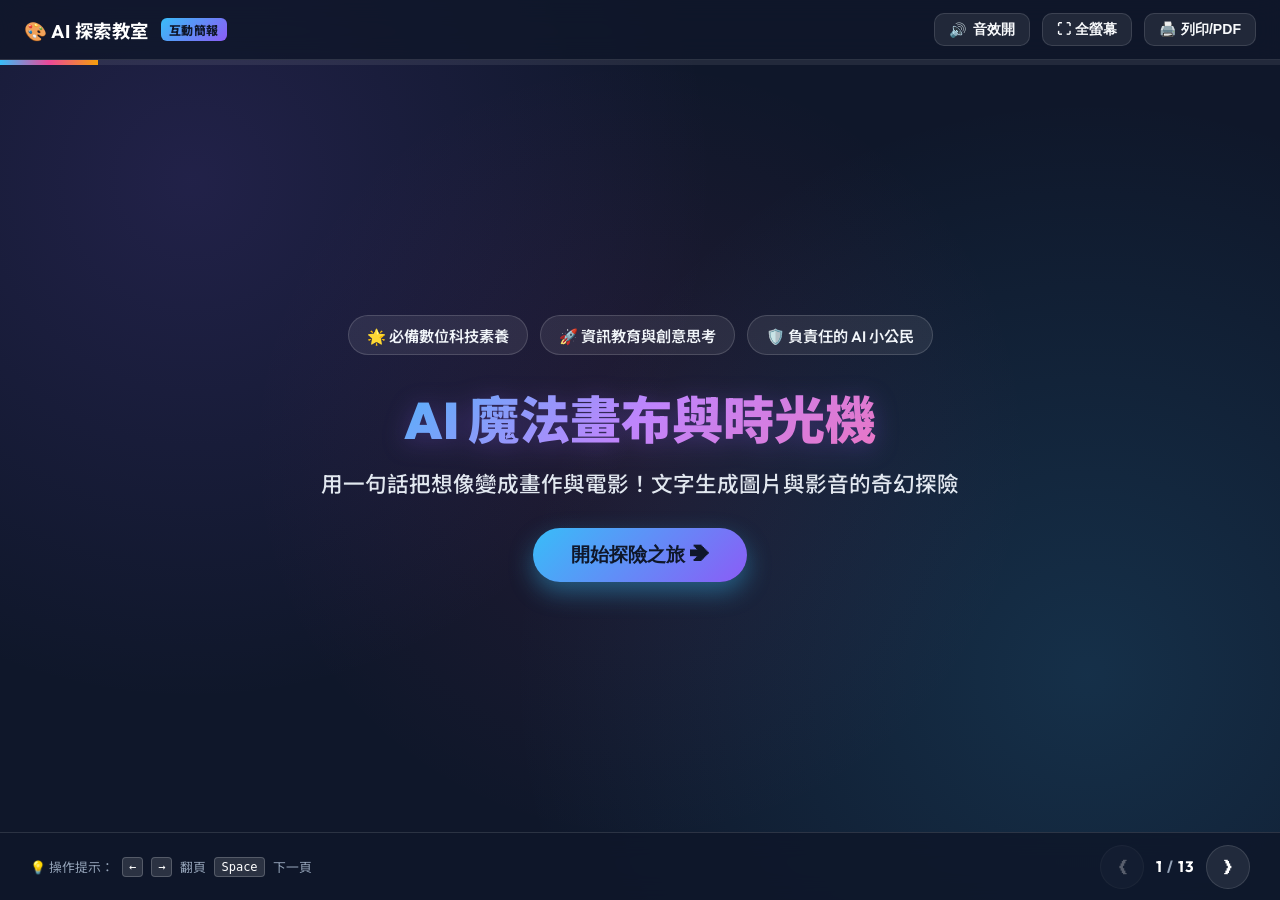
==== commit 06dd86a8: "style: 移除簡報左上角的國小與小學生字樣，統一泛用課堂稱呼" ====
--- a/tools/ai-generation-guide/index.html
+++ b/tools/ai-generation-guide/index.html
@@ -3,7 +3,7 @@
 <head>
   <meta charset="UTF-8">
   <meta name="viewport" content="width=device-width, initial-scale=1.0">
-  <title>AI 魔法畫布與時光機：文字生成圖片與影音的奇幻探險 | 國小互動教學簡報</title>
+  <title>AI 魔法畫布與時光機：文字生成圖片與影音的奇幻探險 | 互動教學簡報</title>
   <!-- Google Fonts -->
   <link rel="preconnect" href="https://fonts.googleapis.com">
   <link rel="preconnect" href="https://fonts.gstatic.com" crossorigin>
@@ -795,7 +795,7 @@
   <!-- Deck Top Header -->
   <header class="deck-header">
     <div class="brand-logo">
-      <span>🎨 國小 AI 探索教室</span>
+      <span>🎨 AI 探索教室</span>
       <span class="brand-badge">互動簡報</span>
     </div>
 
@@ -824,7 +824,7 @@
     <section class="slide active" data-index="1">
       <div class="hero-content">
         <div class="hero-tags">
-          <span class="hero-tag">🌟 小學生必備數位科技素養</span>
+          <span class="hero-tag">🌟 必備數位科技素養</span>
           <span class="hero-tag">🚀 資訊教育與創意思考</span>
           <span class="hero-tag">🛡️ 負責任的 AI 小公民</span>
         </div>
@@ -902,8 +902,8 @@
         <div class="glow-card">
           <div class="card-icon">🎨</div>
           <h3 class="card-title">Canva Magic</h3>
-          <p class="card-text">最適合小學生！內建在常用的美工海報軟體中，介面親切且安全。</p>
-          <div class="pill-tag easy">國小課堂首選</div>
+          <p class="card-text">最適合初學者！內建在常用的美工海報軟體中，介面親切且安全。</p>
+          <div class="pill-tag easy">課堂探索首選</div>
         </div>
 
         <div class="glow-card">
@@ -929,7 +929,7 @@
       </div>
       
       <p style="margin-top: 14px; font-size: 0.85rem; color: #94a3b8; text-align: center;">
-        ⚠️ 課堂溫馨提醒：多數獨立商業平台要求 13 歲以上使用，國小階段建議由老師在課堂示範或在家長陪同下探索喔！
+        ⚠️ 課堂溫馨提醒：多數獨立商業平台要求 13 歲以上使用，未滿年齡建議由老師在課堂示範或在家長陪同下探索喔！
       </p>
     </section>
 
@@ -1167,7 +1167,7 @@
       </div>
     </section>
 
-    <!-- Slide 10: 避坑指南：小學生的三大咒語地雷 -->
+    <!-- Slide 10: 避坑指南：初學者的三大咒語地雷 -->
     <section class="slide" data-index="10">
       <div class="slide-badge">⚠️ 避坑指南</div>
       <h2 class="slide-title">寫提示詞小心踩雷！三大常見迷思</h2>
